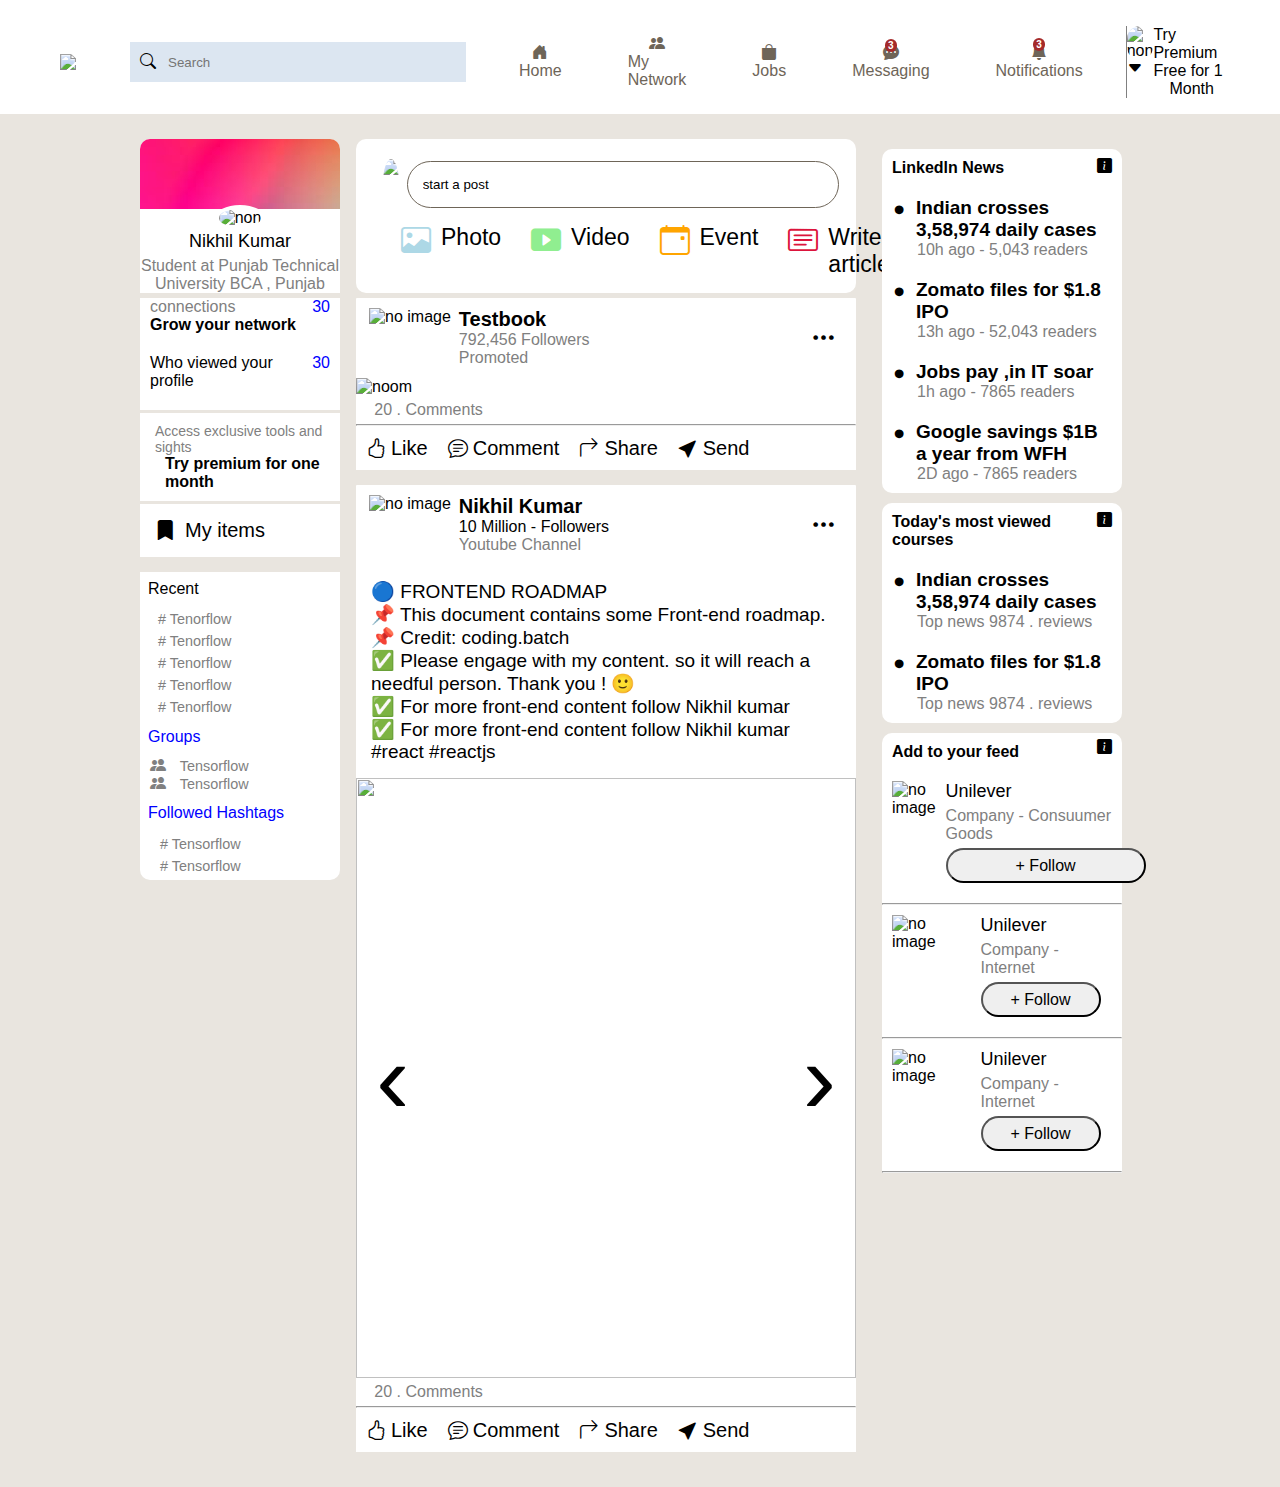
==== index.html @ beb1f953 "Add files via upload" ====
<!DOCTYPE html>
<html lang="en">

<head>
    <meta charset="UTF-8">
    <meta http-equiv="X-UA-Compatible" content="IE=edge">
    <meta name="viewport" content="width=device-width, initial-scale=1.0">
    <link rel="icon" href="https://upload.wikimedia.org/wikipedia/commons/4/4a/Amazon_icon.svg" />
    <link rel="stylesheet" href="https://cdnjs.cloudflare.com/ajax/libs/font-awesome/6.2.0/css/all.min.css"
        integrity="sha512-xh6O/CkQoPOWDdYTDqeRdPCVd1SpvCA9XXcUnZS2FmJNp1coAFzvtCN9BmamE+4aHK8yyUHUSCcJHgXloTyT2A=="
        crossorigin="anonymous" referrerpolicy="no-referrer" />
    <link rel="stylesheet" href="https://cdn.jsdelivr.net/npm/bootstrap-icons@1.4.1/font/bootstrap-icons.css">
    <link rel="shortcut icon" href="download.png" type="image/x-icon">
    <link rel="stylesheet" href="LinkDin.css">
    <link rel="stylesheet" href="mainbody.css">
    <link rel="stylesheet" href="mainbodyRight.css">
    <link rel="stylesheet" href="LinkdinResponsiveness.css">
    <title>Static LinkedIn Page</title>

</head>

<body>

    <div class="nav head"> <!-- main div starting -->


        <div class="logo"> <!--logo and search bar -->
            <img src="drive-download-20230515T082102Z-001\LinkedIn logo.png">

            <div class="search">
                <i class="bi bi-search"></i>
                <input type="search" placeholder="Search">
            </div>
        </div> <!--logo and search bar  end -->



        <div class="Sidebar"> <!-- navigation home , notification etc main div start -->


            <div class="link home"> <!-- home div start -->
                <i class="bi bi-house-door-fill "></i>
                <div class="text">Home</div>
            </div> <!--home div close -->



            <div class="link Network"> <!-- network div start -->
                <i class="bi bi-people-fill "></i>
                <div class="text">My Network</div>
            </div> <!-- network div close -->



            <div class="link jobs"> <!-- jobs div start -->
                <i class="bi bi-bag-fill "></i>
                <div class="text">Jobs</div>
            </div> <!-- jobs div close -->


            <div class="link message"> <!-- message div start -->
                <i class="bi bi-chat-dots-fill "></i>
                <div class="info1">3</div>
                <div class="text">Messaging</div>
            </div> <!-- message div close -->

            <div class="link bell"> <!-- bell  div start -->
                <div class="info">3</div>
                <i class="bi bi-bell-fill"></i>
                <div class="text">Notifications</div>
            </div> <!-- bell  div close-->

        </div> <!-- navigation home , notification etc main div close -->


        <div class="header_right_2" style="border-left: 1px solid grey;"> <!--right side main div start -->

            <div class="link2">
                <div class="icon">
                    <img src="drive-download-20230515T082102Z-001\Profile image.png" alt="non" style="height:30px;
                        object-fit: contain;
                        border-radius:50px; ">

                    <div class="nav_text drop"> <!--dropdopwn icon diiv start -->
                        <i class="bi bi-caret-down-fill dropdown"
                            style="font-size: 1rem  !important; float: center;"></i>
                    </div> <!--dropdopwn icon diiv close -->
                </div>
                <div class="nav_text"> <!-- nav_text div start -->
                    <div>Try Premium Free for 1
                        <div style="text-align: center;">Month</div>
                    </div> <!-- nav_text div close -->
                </div>

            </div> <!--icon div close -->
        </div> <!--  link2 div close -->
    </div> <!--right side main div close-->
    </div> <!-- main div closing -->



    <!-- Mainbody -->
    <div class="mainbody">



        <div class="sidebarleft" style="border:none;">

            <div class="sidebar_left">
                <div class="profile_header" style="border-top-left-radius: 10px;border-top-right-radius:10px;"></div>
                <img src="drive-download-20230515T082102Z-001\don.jpeg" alt="non" style="
                border-radius: 100%;
                width: 70px;
                height: 70px;
                border:4px solid white;
                margin:-35px auto 0 auto">
            </div>


            <div class="profile_info">
                <p class="act_title">Nikhil Kumar</p>
                <p class="account_name">Student at Punjab Technical University BCA , Punjab</p>
            </div>

            <div class="sidebarleft_2">
                <div class="connection">
                    <p>connections</p>
                    <p class="no_30">30</p>
                </div>
                <p class="network connection">Grow your network</p>
            </div>

            <div class="view">
                <div class="view_pofile ">
                    <p>Who viewed your profile</p>
                    <div>
                        <p class="no_30">30</p>
                    </div>
                </div>
            </div>


            <div class="sidebarleft_3">
                <div>
                    <p class="access">Access exclusive tools and sights</p>
                    <p class="try_premium">Try premium for one month</p>
                </div>

            </div>

            <div class="sidebarleft_4">
                <i class="bi bi-bookmark-fill"></i>
                <div>My items</div>
            </div>


            <div class="sidebarleft_5">
                <p class="recent">Recent</p>
                <div class="tenor"># Tenorflow</div>
                <div class="tenor"># Tenorflow</div>
                <div class="tenor"># Tenorflow</div>
                <div class="tenor"># Tenorflow</div>
                <div class="tenor"># Tenorflow</div>

                <p class="group">Groups</p>


            </div>

            <div class="tenor_logo">
                <div class="tenor_with_logo"><i class="bi bi-people-fill"
                        style="margin-right:10px;font-size: medium;"></i> Tensorflow</div>

                <div class="tenor_with_logo"><i class="bi bi-people-fill"
                        style="margin-right:10px;font-size: medium;"></i> Tensorflow</div>

            </div>

            <div class="follow" style="color:blue; background-color: white; padding: 8px;">Followed Hashtags</div>

            <div class="tenor">
                <div class="tenor"># Tensorflow</div>
                <div class="tenor"># Tensorflow</div>


            </div>
        </div>

















        <div class="sidebarCentre_1">
            <div class="post_box">
                <div class="searchpost">
                    <img src="drive-download-20230515T082102Z-001\Profile image.png" class="searchimg">
                    <input type="text" value="start a post" class="search">

                </div>
                <div class="input_blocks">
                    <div class="options">
                        <div class="option photo"><i class="bi bi-image lg" style="color:lightblue"></i> </div>
                        <div class="optionText">Photo</div>
                    </div>

                    <div class="options">
                        <div class="option video"><i class="bi bi-play-btn-fill lg" style="color:lightgreen"></i> </div>
                        <div class="optionText">Video</div>
                    </div>

                    <div class="options">
                        <div class="option event"><i class="bi bi-calendar-event lg" style="color:orange"></i> </div>
                        <div class="optionText">Event</div>
                    </div>

                    <div class="options">
                        <div class="option write"><i class="bi bi-card-text lg" style="color:crimson"></i> </div>
                        <div class="optionText">Write article</div>
                    </div>

                </div>
            </div>











            <div class="sidebarCentre_2">
                <div class="post_head">
                    <div class="post_item">
                        <div class="post_item_logo">
                            <img src="drive-download-20230515T082102Z-001\unnamed.png" alt="no image"
                                class="post_profile" style="height:60px">

                            <div class="post_item_brand" style="margin-left:8px;">

                                <a href="#" class="brand">Testbook </a>
                                <p class="followers">792,456 Followers</p>
                                <p class="promoted followers">Promoted</p>
                            </div>
                        </div>
                        <i class="bi bi-three-dots" style="padding:5px;"></i>
                    </div>


                    <img src="drive-download-20230515T082102Z-001\th.jpg" alt="noom" class="ad" style="width:100%;">

                    <div class="post_comment">
                        <img src="drive-download-20230515T082102Z-001\Like.svg" alt="">
                        <img src="drive-download-20230515T082102Z-001\Clap.svg" alt="">
                        <img src="3.svg" alt="">
                        <span class="comment">20 . Comments</span>
                    </div>
                    <hr>

                    <div class="post_footer">
                        <div class="footer_item">
                            <i class="bi bi-hand-thumbs-up"></i>
                            <div>Like</div>
                        </div>
                        <div class="footer_item">
                            <i class="bi bi-chat-text"></i>
                            <div>Comment</div>
                        </div>
                        <div class="footer_item">
                            <i class="bi bi-arrow-90deg-right"></i>
                            <div>Share</div>

                        </div>
                        <div class="footer_item">

                            <i class="bi bi-cursor-fill"></i>
                            <div>Send</div>
                        </div>
                    </div>
                </div>

            </div>





            <div class="sidebarCentre_3">
                <div class="post_head">
                    <div class="post_item">
                        <div class="post_item_logo">
                            <img src="drive-download-20230515T082102Z-001\1677692490767.jpg" alt="no image"
                                class="post_profile" style="height:60px">

                            <div class="post_item_brand" style="margin-left:8px;">

                                <a href="#" class="brand">Nikhil Kumar</a>
                                <p>10 Million - Followers</p>
                                <p class="followers">Youtube Channel</p>

                            </div>

                        </div>

                        <i class="bi bi-three-dots" style="padding:5px;"></i>
                    </div>
                    <div>
                        <p class="video_info">🔵 FRONTEND ROADMAP
                            <br>

                            📌 This document contains some Front-end roadmap.
                            <br>
                            📌 Credit: coding.batch
                            <br>
                            ✅ Please engage with my content. so it will reach a needful person. Thank you ! 🙂
                            <br>

                            ✅ For more front-end content follow Nikhil kumar
                            <br>
                            ✅ For more front-end content follow Nikhil kumar
                            <br>

                            #react #reactjs
                        </p>
                    </div>




                    <!-- carousel button   -->
                    <div>
                        <div class="carousel">
                            <ul class="slides">
                                <input type="radio" name="radio-buttons" id="img-1" checked />
                                <li class="slide-container">
                                    <div class="slide-image">
                                        <img src="drive-download-20230515T082102Z-001\crousal1.jpg "
                                            style="width: 100%;">
                                    </div>
                                    <div class="carousel-controls">
                                        <label for="img-3" class="prev-slide">
                                            <span>&lsaquo;</span>
                                        </label>
                                        <label for="img-2" class="next-slide">
                                            <span>&rsaquo;</span>
                                        </label>
                                    </div>
                                </li>
                                <input type="radio" name="radio-buttons" id="img-2" />
                                <li class="slide-container">
                                    <div class="slide-image">
                                        <img src=" drive-download-20230515T082102Z-001\crousal2.jpg"
                                            style="width: 100%;">
                                    </div>
                                    <div class="carousel-controls">
                                        <label for="img-1" class="prev-slide">
                                            <span>&lsaquo;</span>
                                        </label>
                                        <label for="img-3" class="next-slide">
                                            <span>&rsaquo;</span>
                                        </label>
                                    </div>
                                </li>
                                <input type="radio" name="radio-buttons" id="img-3" />
                                <li class="slide-container">
                                    <div class="slide-image">
                                        <img src=" drive-download-20230515T082102Z-001\crousal3.jpg"
                                            style="width: 100%;">
                                    </div>
                                    <div class="carousel-controls">
                                        <label for="img-3" class="prev-slide">
                                            <span>&lsaquo;</span>
                                        </label>
                                        <label for="img-2" class="next-slide">
                                            <span>&rsaquo;</span>
                                        </label>
                                        <input type="radio" name="radio-buttons" id="img-3" />
                                <li class="slide-container">
                                    <div class="slide-image">
                                        <img src="drive-download-20230515T082102Z-001\crousal4.jpg"
                                            style="width: 100%;">
                                    </div>
                                    <div class="carousel-controls">
                                        <label for="img-3" class="prev-slide">
                                            <span>&lsaquo;</span>
                                        </label>
                                        <label for="img-2" class="next-slide">
                                            <span>&rsaquo;</span>
                                        </label>
                                        <input type="radio" name="radio-buttons" id="img-3" />
                                <li class="slide-container">
                                    <div class="slide-image">
                                        <img src="drive-download-20230515T082102Z-001\crousal5.jpg"
                                            style="width: 100%;">
                                    </div>
                                    <div class="carousel-controls">
                                        <label for="img-2" class="prev-slide">
                                            <span>&lsaquo;</span>
                                        </label>
                                        <label for="img-1" class="next-slide">
                                            <span>&rsaquo;</span>
                                        </label>
                                    </div>
                                </li>
                            </ul>
                        </div>
                    </div>
                    <!-- carousel button   -->



                    <div class="post_comment">
                        <img src="drive-download-20230515T082102Z-001\Like.svg" alt="">
                        <img src="drive-download-20230515T082102Z-001\Clap.svg" alt="">
                        <img src="3.svg" alt="">
                        <span class="comment">20 . Comments</span>
                    </div>
                    <hr>

                    <div class="post_footer">
                        <div class="footer_item">
                            <i class="bi bi-hand-thumbs-up"></i>
                            <div>Like</div>
                        </div>
                        <div class="footer_item">
                            <i class="bi bi-chat-text"></i>
                            <div>Comment</div>
                        </div>
                        <div class="footer_item">
                            <i class="bi bi-arrow-90deg-right"></i>
                            <div>Share</div>

                        </div>
                        <div class="footer_item">

                            <i class="bi bi-cursor-fill"></i>
                            <div>Send</div>
                        </div>



                    </div>
                </div>

            </div>
        </div>





        <div class="sidebarRight_1">

            <div class="news">
                <div class="news_title">Linkedln News</div>
                <i class="bi bi-info-square-fill" style="font-size:15px; margin-right: 10px; margin-top: 8px;"></i>
            </div>


            <div class="news_list_main">
                <div class="news_list">
                    <div class="latest_news">
                        <i class="bi bi-record-fill" style="font-size:14px;
        margin-right:10px;
        display:block;
        margin-top:5px;"></i>
                        Indian crosses 3,58,974 daily cases
                    </div>
                    <div style="margin-left:25px;" class="news_time">10h ago - 5,043 readers</div>
                </div>


                <div class="news_list">
                    <div class="latest_news">
                        <i class="bi bi-record-fill" style="font-size:14px;
        margin-right:10px;
        display:block;
        margin-top:5px;"></i>
                        Zomato files for $1.8 IPO
                    </div>
                    <div style="margin-left:25px;" class="news_time">13h ago - 52,043 readers</div>
                </div>


                <div class="news_list">
                    <div class="latest_news">
                        <i class="bi bi-record-fill" style="font-size:14px;
        margin-right:10px;
        display:block;
        margin-top:5px;"></i>
                        Jobs pay ,in IT soar
                    </div>
                    <div style="margin-left:25px;" class="news_time">1h ago - 7865 readers</div>
                </div>


                <div class="news_list">
                    <div class="latest_news">
                        <i class="bi bi-record-fill" style="font-size:14px;
        margin-right:10px;
        display:block;
        margin-top:5px;"></i>
                        Google savings $1B a year from WFH
                    </div>
                    <div style="margin-left:25px;" class="news_time">2D ago - 7865 readers</div>
                </div>
            </div>






            <div class="news">
                <div class="news_title">Today's most viewed courses</div>
                <i class="bi bi-info-square-fill" style="font-size:15px; margin-right: 10px; margin-top: 8px;"></i>
            </div>


            <div class="news_list_main">
                <div class="news_list">
                    <div class="latest_news">
                        <i class="bi bi-record-fill" style="font-size:14px;
        margin-right:10px;
        display:block;
        margin-top:5px;"></i>
                        Indian crosses 3,58,974 daily cases
                    </div>
                    <div style="margin-left:25px;" class="news_time">Top news 9874 . reviews</div>
                </div>


                <div class="news_list">
                    <div class="latest_news">
                        <i class="bi bi-record-fill" style="font-size:14px;
        margin-right:10px;
        display:block;
        margin-top:5px;"></i>
                        Zomato files for $1.8 IPO
                    </div>
                    <div style="margin-left:25px;" class="news_time">Top news 9874 . reviews</div>
                </div>
            </div>


            <div class="news">
                <div class="news_title">Add to your feed</div>
                <i class="bi bi-info-square-fill" style="font-size:15px; margin-right:10px;margin-top:5px;"></i>
            </div>
            <div class="brand_list">
                <img src="drive-download-20230515T082102Z-001\unilever logo.png" alt="no image" class="account_picture">
                <div class="#">
                    <p class="act_title">Unilever</p>
                    <p class="account_name">Company - Consuumer Goods</p>
                    <div class="follow">
                        <button> + Follow</button>
                    </div>

                </div>
            </div>
            <hr>

            <div class="brand_list">
                <img src="drive-download-20230515T082102Z-001\LinkedIn logo.png" alt="no image" class="account_picture">
                <div class="#">
                    <p class="act_title">Unilever</p>
                    <p class="account_name">Company - Internet</p>
                    <div class="follow">
                        <button class="button2"> + Follow</button>
                    </div>
                </div>
            </div>
            <hr>
            <div class="brand_list">
                <img src="drive-download-20230515T082102Z-001\myntra logo.jpg" alt="no image" class="account_picture">
                <div class="#">
                    <p class="act_title">Unilever</p>
                    <p class="account_name">Company - Internet</p>
                    <div class="follow">
                        <button class="button2"> + Follow</button>
                    </div>
                </div>
            </div>

            <hr>


        </div>
    </div>





</body>

</html>
---- LinkDin.css ----
* {
    font-family: -apple-system, BlinkMacSystemFont,
        'Segoe UI', Roboto, Oxygen, Ubuntu, Cantarell,
        'Open Sans', 'Helvetica Neue', sans-serif;
    box-sizing: border-box;
    margin: 0px;


}

body {
    background-color: #e9e5df;


}

.nav {

    padding: 10px 50px 0px 50px;
    position: sticky;
    /* top:0;  */
    display: flex;
    justify-content: space-between;
    align-items: center;
    background-color: white;

}

.logo {

    display: flex;
    flex-direction: row;
    align-items: center;
}

.logo>img {
    width: 50px;
    margin: 10px;
}

.Sidebar {
    display: flex;
    margin: 10px;
}

.home,
.Network,
.jobs,
.message,
.bell {
    margin: 15px;
}

.bi-search {
    margin-left: 10px;
}

.logo>.search {
    display: flex;
    flex-direction: row;
    justify-content: space-around;
    align-items: center;
    font-weight: 600;
    margin-left: 10px;
    background-color: #dce6f1;

}

.search>input {
    border: none;
    outline: none;
    background: transparent;
    height: 40px;
    margin-left: 10px;
    width: 300px;
    background-color: #dce6f1;
}

.link {
    box-sizing: content-box;
    display: flex;
    flex-direction: column;
    justify-content: center;
    align-items: center;
    color: #6e6558;
    padding: 0px 18px;
}

.link:hover {
    color: rgba(0, 0, 0);
    cursor: pointer;
}

.message {
    position: relative;
}

.bell {
    position: relative;

}

.info1 {
    position: absolute;
    bottom: 37px;
    font-size: 10px;
    background-color: brown;
    color: white;
    padding: 1px 3px;
    font-weight: 600;
    border-radius: 6px;


}

.info {
    position: absolute;
    bottom: 38px;
    font-size: 10px;
    background-color: brown;
    color: white;
    padding: 1px 3px;
    font-weight: 600;
    border-radius: 6px;
}



.link2 {
    display: flex;
    flex-direction: row;
}




/* carousel button css */

ul.slides {
    display: block;
    position: relative;
    height: 600px;
    margin: 0;
    padding: 0;
    overflow: hidden;
    list-style: none;
}


ul.slides input {
    display: none;
}


.slide-container {
    display: block;
}

.slide-image {
    display: block;
    position: absolute;
    width: 100%;
    height: 100%;
    top: 0;
    opacity: 0;
    transition: all .7s ease-in-out;
}

.slide-image img {
    width: auto;
    min-width: 100%;
    height: 100%;
}

.carousel-controls {
    position: absolute;
    top: 0;
    left: 0;
    right: 0;
    z-index: 999;
    font-size: 100px;
    line-height: 600px;
    color: black;
}

.carousel-controls label {
    display: none;
    position: absolute;
    padding: 0 20px;
    cursor: pointer;
}

.carousel-controls .prev-slide {
    width: 49%;
    text-align: left;
    left: 0;
}

.carousel-controls .next-slide {
    width: 49%;
    text-align: right;
    right: 0;
}


input:checked+.slide-container .slide-image {
    opacity: 1;
    transform: scale(1);
    transition: opacity 1s ease-in-out;
}

input:checked+.slide-container .carousel-controls label {
    display: block;
}

input#img-1:checked~label#img-1,
input#img-2:checked~label#img-2,
input#img-3:checked~label#img-3,
input#img-4:checked~label#img-4,
input#img-5:checked~label#img-5,
input#img-6:checked~label#img-6 {
    opacity: 1;
}


input:checked+.slide-container .nav label {
    display: block;
}

/* carousel button css end */
---- mainbody.css ----
.mainbody {
   margin: 25px 140px;
   display: grid;
   grid-template-columns: 20% 50% 25%;
   grid-gap: 16px;

}




.profile_header {
   /* sidebarleft start css */
   background-image: url("[data-uri]");
   height: 70px;
}

.sidebar_left {

   text-align: center;
   background-color: white;
   border-radius: 10px 10px 0px 0px;
}

.profile_info {
   text-align: center;
   background-color: white;

}

.account_name {
   margin-top: 5px;
   color: gray;
}


/* sidebarleft end css */




.sidebarleft_2 {
   /* sidebarleft_2 start css */
   background-color: white;
   margin-top: 5px;

}

.connection {
   display: flex;
   justify-content: space-between;
   color: grey;
   margin-left: 10px;
}

.no_30 {
   color: blue;
   margin-right: 10px;
}

.network {
   margin-left: 10px;
   font-weight: bolder;
   color: black;
}


.view_pofile {
   display: flex;
   justify-content: space-between;
   background-color: white;
   padding: 20px 0px 20px 10px;

}

/* sidebarleft_2 end css */




.sidebarleft_3 {
   /* sidebarleft_3 start css */

   margin-top: 3px;
   background-color: white;
   padding: 10px;
}

.access {
   color: grey;
   font-size: 14px;
   margin-left: 5px;
}

.try_premium {
   font-weight: bold;
   margin-left: 15px;

}

/* sidebarleft_3 end css */





.sidebarleft_4 {
   /* sidebarleft_4 start css */
   background-color: white;
   margin-top: 3px;
   display: flex;
   padding: 15px;
   font-size: 20px;
   gap: 10px;
}

/* sidebarleft_4 end css */





.sidebarleft_5 {
   /* sidebarleft_5 start css */

   background-color: white;
   margin-top: 15px;
   padding: 8px;

}

.recent {
   color: black;
   margin-bottom: 10px;
}

.tenor {
   padding: 3px 10px;
   font-size: 0.9rem;
   color: grey;
   font-weight: 500;
   background-color: white;
   border-radius: 0px 0px 10px 10px;
}

.tenor_logo {

   padding: 3px 10px;
   font-size: 0.9rem;
   color: grey;
   font-weight: 500;
   background-color: white;

}

.group {
   color: blue;
   margin-top: 10px;
}

/* sidebarleft_5 end css */







.sidebarleft_2:hover {
   background-color: lightgray;
}

.view_pofile:hover {
   background-color: lightgray;
}

.sidebarleft_3:hover {

   background-color: lightgrey;

}


.try_premium:hover {
   color: blue;

}

.tenor:hover {
   background-color: lightgrey;
   border-radius: 0%;
   margin: 0;
   padding: 0;
}

.tenor_with_logo:hover {
   background-color: lightgrey;


}






.sidebarCentre_1 {
   /* .sidebarCentre_1 start css */
   background: transparent;
   padding: 0px;
   border: none;
   display: flex;
   flex-direction: column;
   align-items: stretch;

   border-radius: 10px;

}

.post_box {

   background-color: white;
   border-radius: 10px;
}

.searchpost>input {
   width: 90%;
   padding: 15px;
   display: flex;
   border: 1px solid #6e6558;
   border-radius: 500px;
   outline: none;
   color: black;

}


.searchpost {
   display: flex;
   flex-direction: row;
   justify-content: space-evenly;
   align-items: center;
   margin-top: 20px;
   margin-left: 20px;

}

.searchimg {
   height: 50px;
   border-radius: 50%;
}



.input_blocks {
   display: flex;
   gap: 20px;
   margin-left: 30px;
   padding: 10px;
}

.options {

   display: flex;

}


.optionText {
   font-size: 23px;
}


.option>.bi {
   font-size: 30px;
}

.options:hover {
   background-color: lightgrey;
   border-radius: 10px;

}



.option,
.optionText {

   margin: 5px;
}

.search {
   margin-right: 10px;
}

/* .sidebarCentre_1 end css */






.sidebarCentre_2,
.sidebarCentre_3 {
   /* .sidebarCentre_2 start css */

   margin-top: 5px;
   background-color: white;
   border-radius: 1px;
   margin-bottom: 10px;

}

.followers {
   color: gray;

}

.post_head {
   margin-top: 10px;
}

.post_profile {
   margin-left: 13px;
}

.brand {
   text-decoration: none;
   font-size: 20px;
   font-weight: bold;
   color: black;
}

.brand:hover {

   color: blue;
}

.bi-three-dots {
   font-size: 25px;
   margin-right: 15px;
}


.bi-three-dots:hover {

   background-color: lightgray;
   border-radius: 100%;
}



.ad {
   margin-top: 10px;

}

.post_item {
   display: flex;
   align-items: center;
   justify-content: space-between;
}


.post_item_logo {
   display: flex;


}


.post_item_brand {
   justify-content: space-between;
}

.post_comment {
   padding: 5px;
}

.comment {
   color: gray;
}


.post_footer {
   display: flex;
   gap: 20px;
   padding: 10px;
   color: gray;
   margin-top: 1px;
   background-color: white;
}

.footer_item {
   display: flex;
   gap: 5px;
   font-size: 20px;
   color: black;
}

.footer_item:hover {
   background-color: lightgrey;
   height: 100%;
}


/* .sidebarCentre_2 end css */



.video_info {
   /* .sidebarCentre_3 start css */
   margin-top: 10px;
   font-weight: 150px;
   padding: 15px;
   font-size: 19px;
}

/* .sidebarCentre_3 end css */
---- mainbodyRight.css ----
.sidebarRight_1 {
    margin-left: 10px;
}

.news_title {
    padding: 10px;
    font-weight: bold;
}


.latest_news {
    display: flex;
    flex-direction: row;
    align-items: flex-start;
    font-size: 19px;
    font-weight: bold;

}


.news_time {
    color: gray;
}

.news {
    display: flex;
    justify-content: space-between;
    background-color: white;
    border-radius: 10px 10px 0px 0px;
    margin-top: 10px;

}

.news_list_main {
    background-color: white;
    border-radius: 0px 0px 10px 10px;
}

.news_list {
    padding: 10px;
    /* display: flex; */
}

.news_list:hover {
    background-color: lightgrey;

}



.brand_list {
    background-color: white;
    display: flex;
    gap: 10px;
    padding: 10px;
}


.brand_list>img {
    height: 40px;
    object-fit: contain;

}

.act_title {
    font-size: 18px;
    font-weight: 500;
}


button {
    border-radius: 30px;
    font-size: 16px;
    width: 200px;
    height: 35px;
    padding: 5px;
    justify-content: stretch;
    margin-top: 5px;
    margin-bottom: 10px;
    text-align: center;
}


.button2 {
    width: 120px;
    height: 35px;

}

button:hover {
    background-color: lightgrey;
}
---- LinkdinResponsiveness.css ----
@media screen and (max-width:975px) {

    .bi-people-fill,
    .bi-bag-fill,
    .bi-chat-dots-fill,
    .bi-bell-fill,
    .bi-house-door-fill {
        font-size: 25px;
        overflow: hidden;

    }


}





@media screen and (max-width:651px) {
    .message {
        position: relative;
    }

    .bell {
        position: relative;

    }

    .info1 {
        position: absolute;
        bottom: 15px;
        font-size: 10px;
        background-color: brown;
        color: white;
        padding: 1px 3px;
        font-weight: 600;
        border-radius: 6px;


    }

    .info {
        position: absolute;
        bottom: 18px;
        font-size: 10px;
        background-color: brown;
        color: white;
        padding: 1px 3px;
        font-weight: 600;
        border-radius: 6px;
    }



}




/* "font-size: 1.3rem  !important;" */





@media screen and (max-width:652px) {

    .mainbody {
        overflow: hidden;
    }

    .post_footer {

        margin-right: 50px;
    }

    .footer_item {

        font-size: 19px;
    }

    .bi-people-fill,
    .bi-bag-fill,
    .bi-chat-dots-fill,
    .bi-bell-fill,
    .bi-house-door-fill {
        font-size: 15px;
        overflow: hidden;

    }

    /* .bell > .bi-bell-fill{
    margin-right: 10px;

} */




    .header_right_2 {
        display: none;
    }


    .option>.bi {
        margin: 0px;
        font-size: 20px;
    }

    .optionText {
        font-size: 11px;
    }


    .text {

        display: none;
    }


    .link {

        margin: 0;

    }

    .home,
    .Network,
    .jobs,
    .message,
    .bell {
        font-size: 3px;
    }

    .sidebarleft,
    .sidebarRight_1 {
        display: none;
    }

    .mainbody {
        overflow: hidden;
        margin: 0px 5px;
        display: grid;
        grid-template-columns: 1fr;
        grid-template-columns: 100%;
    }

}









@media screen and (max-width:650px) {

    .sidebarleft .sidebarRight_1 {
        display: none;
    }

    .mainbody {
        overflow: hidden;
        margin: 0px 5px;
        display: grid;
        grid-template-columns: 1fr;
        grid-template-columns: 100%;
    }


    .head {
        margin: 0px;
        padding: 10px;
    }

    .nav_text {
        display: none;
    }

    .search>input {
        display: none;
    }

    .search {
        background-color: white !important;
    }

    .height_right_2>.nav_link .nav_text {
        display: none;

    }


    .post_box {
        margin-top: 20px;
    }

    .drop {
        display: block !important;
    }
}


@media screen and (min-width:375px) and (max-width:649px) {

    .jobs .Network {
        display: none;
    }
}







@media screen and (min-width:650px) and (max-width:1000px) {

    .Sidebar {

        font-size: 10px;
    }


    .sidebarleft {
        display: none;
    }



    .nav {
        margin: 0px;
        padding: 10px;
    }

    .mainbody {
        overflow: hidden;
        display: grid;
        margin: 0px 10px;
        margin-top: 15px;
        grid-template-columns: 1fr 0.5fr;
        grid-template-columns: 70% 30%;
    }

    .optionText {
        font-size: 17px;
    }

    .option>.bi {
        font-size: 20px;
    }

    .search>input {
        display: none;
    }

    .search {
        background-color: white !important;
    }

    .nav_text {
        display: none;
    }


    .sidebarRight_1 {
        margin-right: 20px;

    }

    button {
        width: 120px;
    }


}
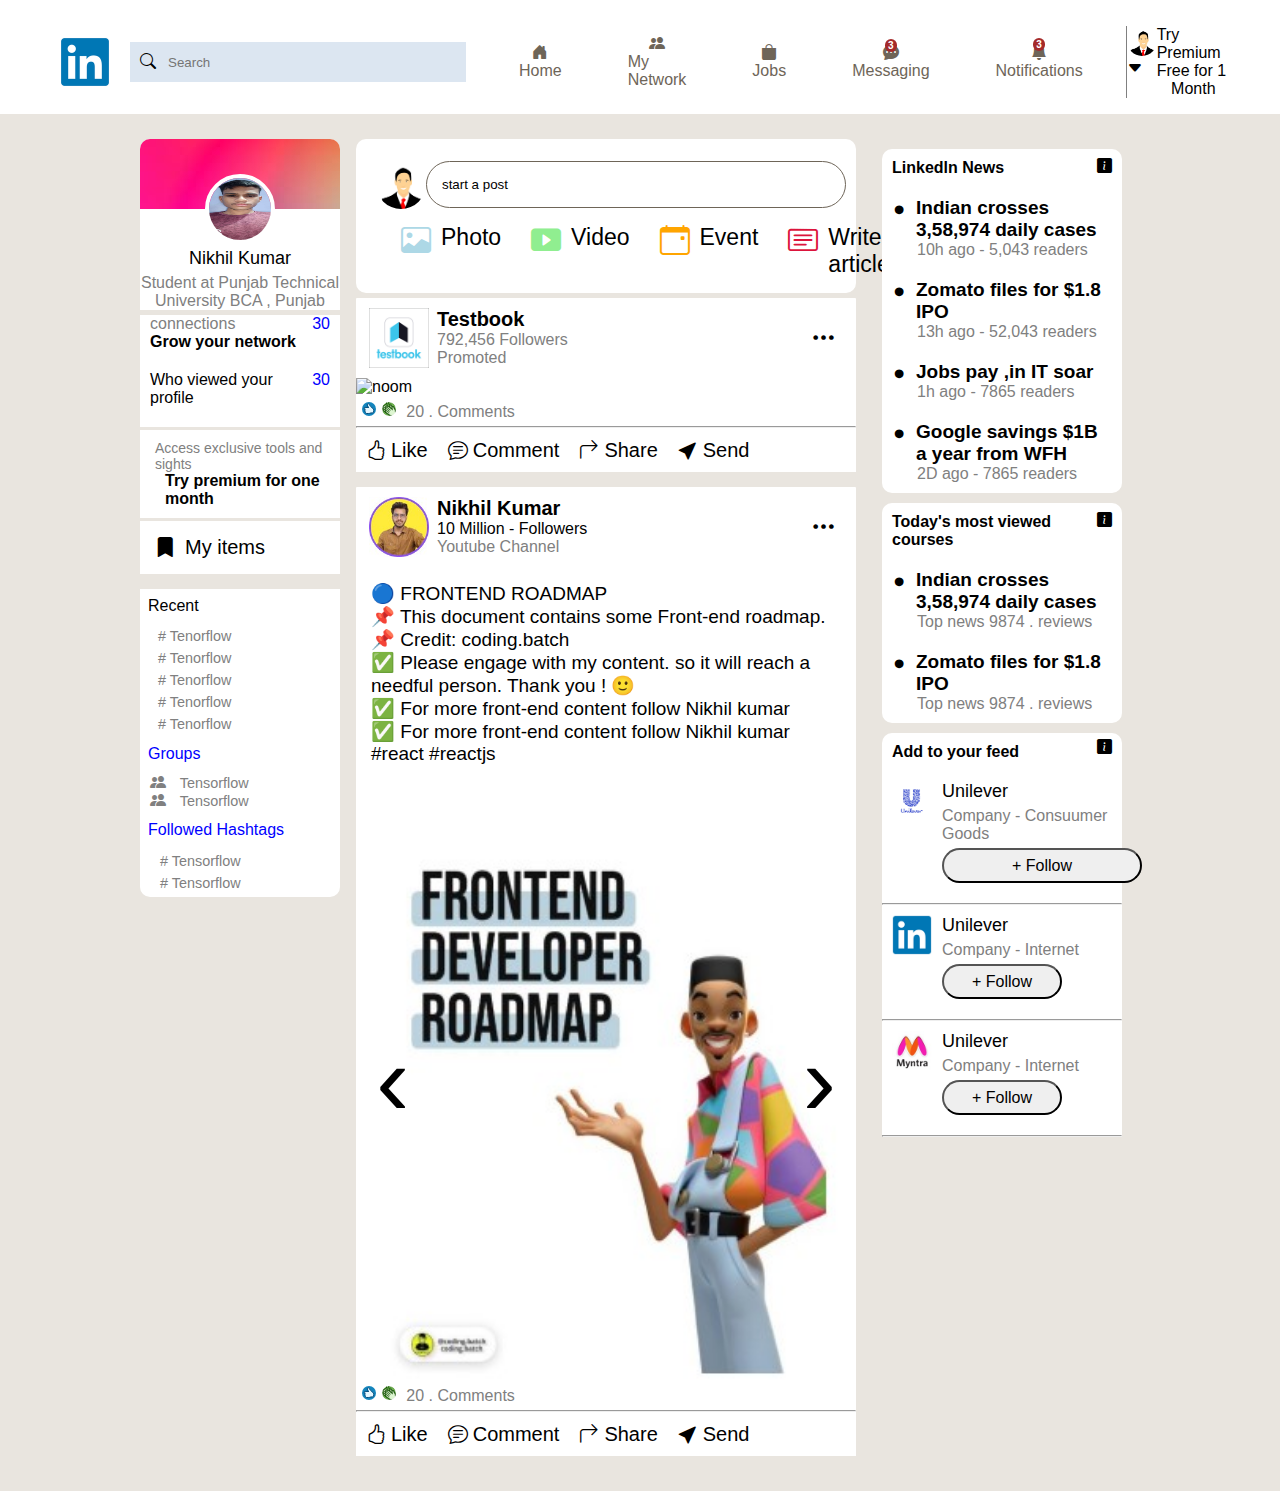
==== commit ed699d29: "Update index.html" ====
--- a/index.html
+++ b/index.html
@@ -25,7 +25,7 @@
 
 
         <div class="logo"> <!--logo and search bar -->
-            <img src="drive-download-20230515T082102Z-001\LinkedIn logo.png">
+            <img src="LinkedIn logo.png">
 
             <div class="search">
                 <i class="bi bi-search"></i>
@@ -77,7 +77,7 @@
 
             <div class="link2">
                 <div class="icon">
-                    <img src="drive-download-20230515T082102Z-001\Profile image.png" alt="non" style="height:30px;
+                    <img src="Profile image.png" alt="non" style="height:30px;
                         object-fit: contain;
                         border-radius:50px; ">
 
@@ -108,7 +108,7 @@
 
             <div class="sidebar_left">
                 <div class="profile_header" style="border-top-left-radius: 10px;border-top-right-radius:10px;"></div>
-                <img src="drive-download-20230515T082102Z-001\don.jpeg" alt="non" style="
+                <img src="don.jpeg" alt="non" style="
                 border-radius: 100%;
                 width: 70px;
                 height: 70px;
@@ -205,7 +205,7 @@
         <div class="sidebarCentre_1">
             <div class="post_box">
                 <div class="searchpost">
-                    <img src="drive-download-20230515T082102Z-001\Profile image.png" class="searchimg">
+                    <img src="Profile image.png" class="searchimg">
                     <input type="text" value="start a post" class="search">
 
                 </div>
@@ -247,7 +247,7 @@
                 <div class="post_head">
                     <div class="post_item">
                         <div class="post_item_logo">
-                            <img src="drive-download-20230515T082102Z-001\unnamed.png" alt="no image"
+                            <img src="unnamed.png" alt="no image"
                                 class="post_profile" style="height:60px">
 
                             <div class="post_item_brand" style="margin-left:8px;">
@@ -264,8 +264,8 @@
                     <img src="drive-download-20230515T082102Z-001\th.jpg" alt="noom" class="ad" style="width:100%;">
 
                     <div class="post_comment">
-                        <img src="drive-download-20230515T082102Z-001\Like.svg" alt="">
-                        <img src="drive-download-20230515T082102Z-001\Clap.svg" alt="">
+                        <img src="Like.svg" alt="">
+                        <img src="Clap.svg" alt="">
                         <img src="3.svg" alt="">
                         <span class="comment">20 . Comments</span>
                     </div>
@@ -303,7 +303,7 @@
                 <div class="post_head">
                     <div class="post_item">
                         <div class="post_item_logo">
-                            <img src="drive-download-20230515T082102Z-001\1677692490767.jpg" alt="no image"
+                            <img src="1677692490767.jpg" alt="no image"
                                 class="post_profile" style="height:60px">
 
                             <div class="post_item_brand" style="margin-left:8px;">
@@ -348,7 +348,7 @@
                                 <input type="radio" name="radio-buttons" id="img-1" checked />
                                 <li class="slide-container">
                                     <div class="slide-image">
-                                        <img src="drive-download-20230515T082102Z-001\crousal1.jpg "
+                                        <img src="crousal1.jpg "
                                             style="width: 100%;">
                                     </div>
                                     <div class="carousel-controls">
@@ -363,7 +363,7 @@
                                 <input type="radio" name="radio-buttons" id="img-2" />
                                 <li class="slide-container">
                                     <div class="slide-image">
-                                        <img src=" drive-download-20230515T082102Z-001\crousal2.jpg"
+                                        <img src="crousal2.jpg"
                                             style="width: 100%;">
                                     </div>
                                     <div class="carousel-controls">
@@ -378,7 +378,7 @@
                                 <input type="radio" name="radio-buttons" id="img-3" />
                                 <li class="slide-container">
                                     <div class="slide-image">
-                                        <img src=" drive-download-20230515T082102Z-001\crousal3.jpg"
+                                        <img src="crousal3.jpg"
                                             style="width: 100%;">
                                     </div>
                                     <div class="carousel-controls">
@@ -391,7 +391,7 @@
                                         <input type="radio" name="radio-buttons" id="img-3" />
                                 <li class="slide-container">
                                     <div class="slide-image">
-                                        <img src="drive-download-20230515T082102Z-001\crousal4.jpg"
+                                        <img src="crousal4.jpg"
                                             style="width: 100%;">
                                     </div>
                                     <div class="carousel-controls">
@@ -404,7 +404,7 @@
                                         <input type="radio" name="radio-buttons" id="img-3" />
                                 <li class="slide-container">
                                     <div class="slide-image">
-                                        <img src="drive-download-20230515T082102Z-001\crousal5.jpg"
+                                        <img src="crousal5.jpg"
                                             style="width: 100%;">
                                     </div>
                                     <div class="carousel-controls">
@@ -424,8 +424,8 @@
 
 
                     <div class="post_comment">
-                        <img src="drive-download-20230515T082102Z-001\Like.svg" alt="">
-                        <img src="drive-download-20230515T082102Z-001\Clap.svg" alt="">
+                        <img src="Like.svg" alt="">
+                        <img src="Clap.svg" alt="">
                         <img src="3.svg" alt="">
                         <span class="comment">20 . Comments</span>
                     </div>
@@ -562,7 +562,7 @@
                 <i class="bi bi-info-square-fill" style="font-size:15px; margin-right:10px;margin-top:5px;"></i>
             </div>
             <div class="brand_list">
-                <img src="drive-download-20230515T082102Z-001\unilever logo.png" alt="no image" class="account_picture">
+                <img src="unilever logo.png" alt="no image" class="account_picture">
                 <div class="#">
                     <p class="act_title">Unilever</p>
                     <p class="account_name">Company - Consuumer Goods</p>
@@ -575,7 +575,7 @@
             <hr>
 
             <div class="brand_list">
-                <img src="drive-download-20230515T082102Z-001\LinkedIn logo.png" alt="no image" class="account_picture">
+                <img src="LinkedIn logo.png" alt="no image" class="account_picture">
                 <div class="#">
                     <p class="act_title">Unilever</p>
                     <p class="account_name">Company - Internet</p>
@@ -586,7 +586,7 @@
             </div>
             <hr>
             <div class="brand_list">
-                <img src="drive-download-20230515T082102Z-001\myntra logo.jpg" alt="no image" class="account_picture">
+                <img src="myntra logo.jpg" alt="no image" class="account_picture">
                 <div class="#">
                     <p class="act_title">Unilever</p>
                     <p class="account_name">Company - Internet</p>
@@ -608,4 +608,4 @@
 
 </body>
 
-</html>+</html>
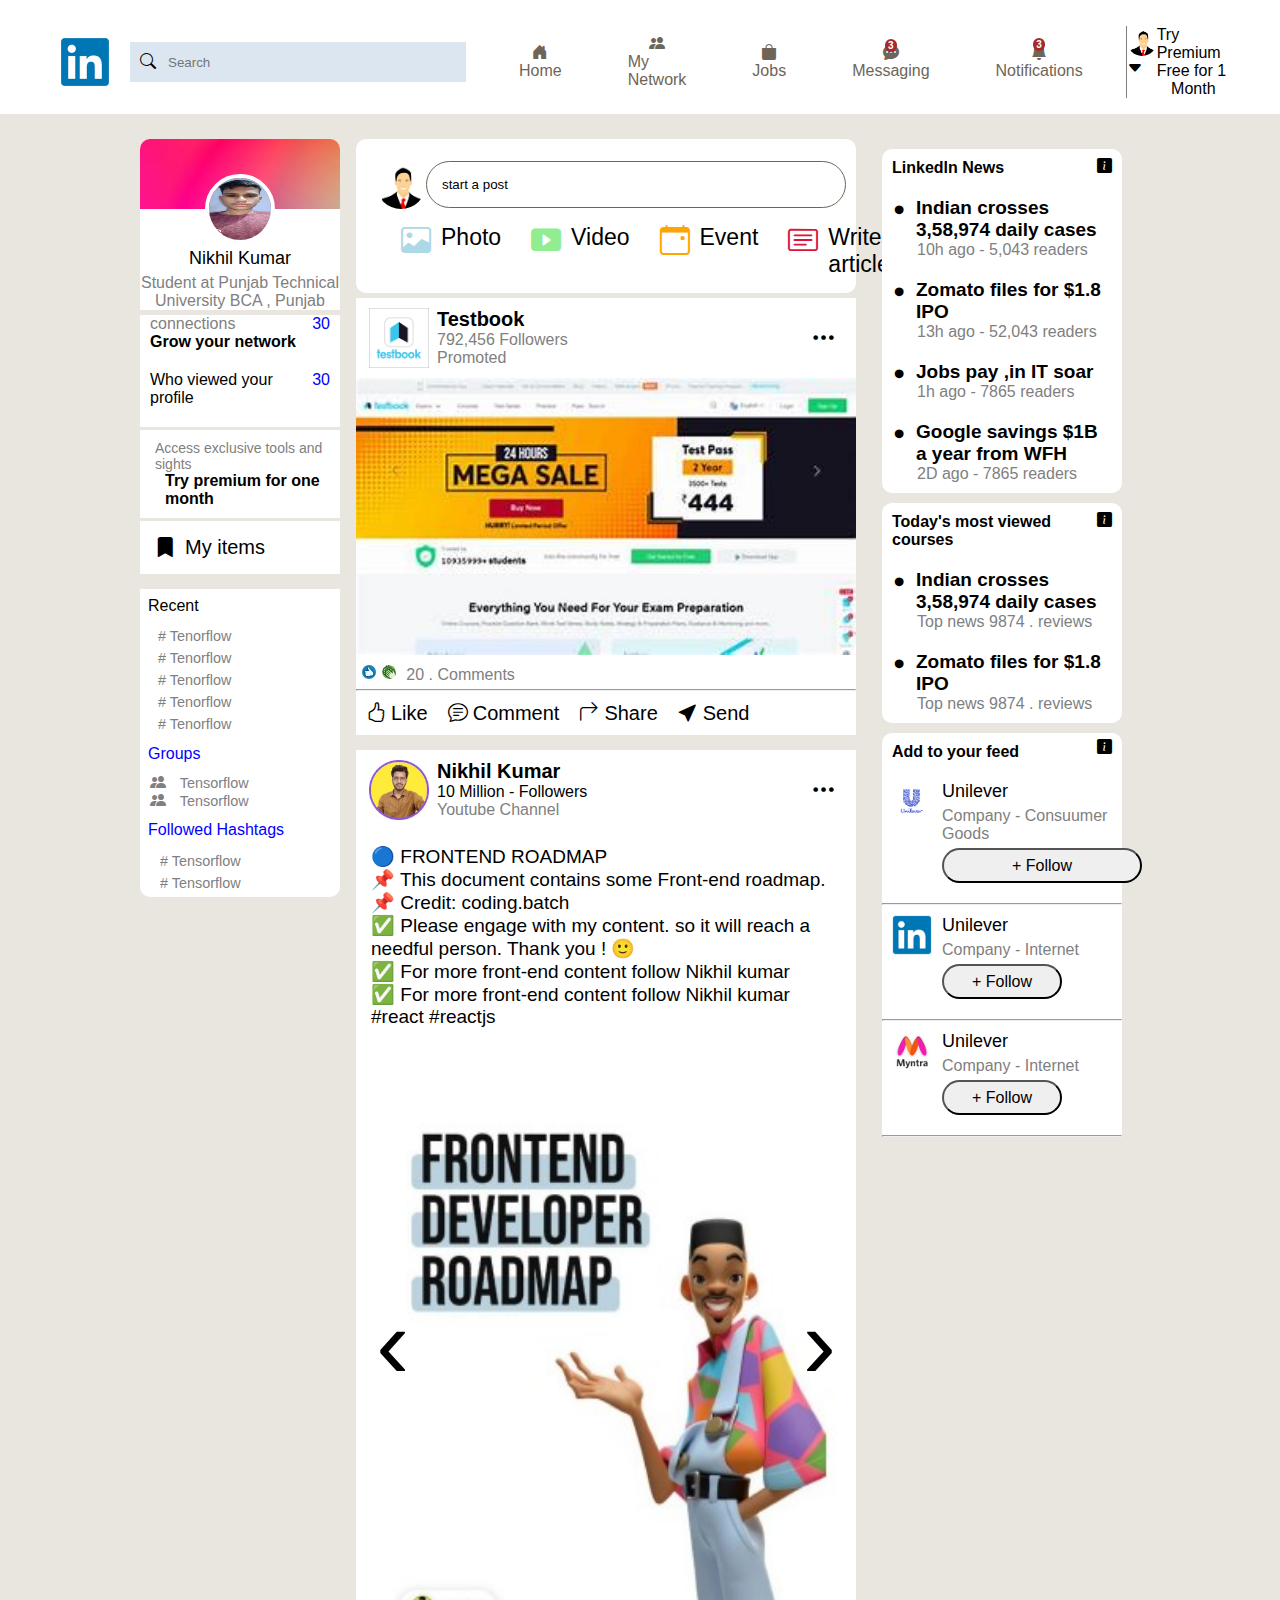
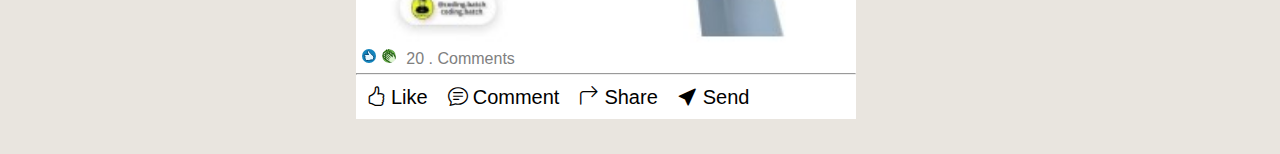
==== commit 6603fa0b: "Update index.html" ====
--- a/index.html
+++ b/index.html
@@ -261,7 +261,7 @@
                     </div>
 
 
-                    <img src="drive-download-20230515T082102Z-001\th.jpg" alt="noom" class="ad" style="width:100%;">
+                    <img src="th.jpg" alt="noom" class="ad" style="width:100%;">
 
                     <div class="post_comment">
                         <img src="Like.svg" alt="">
